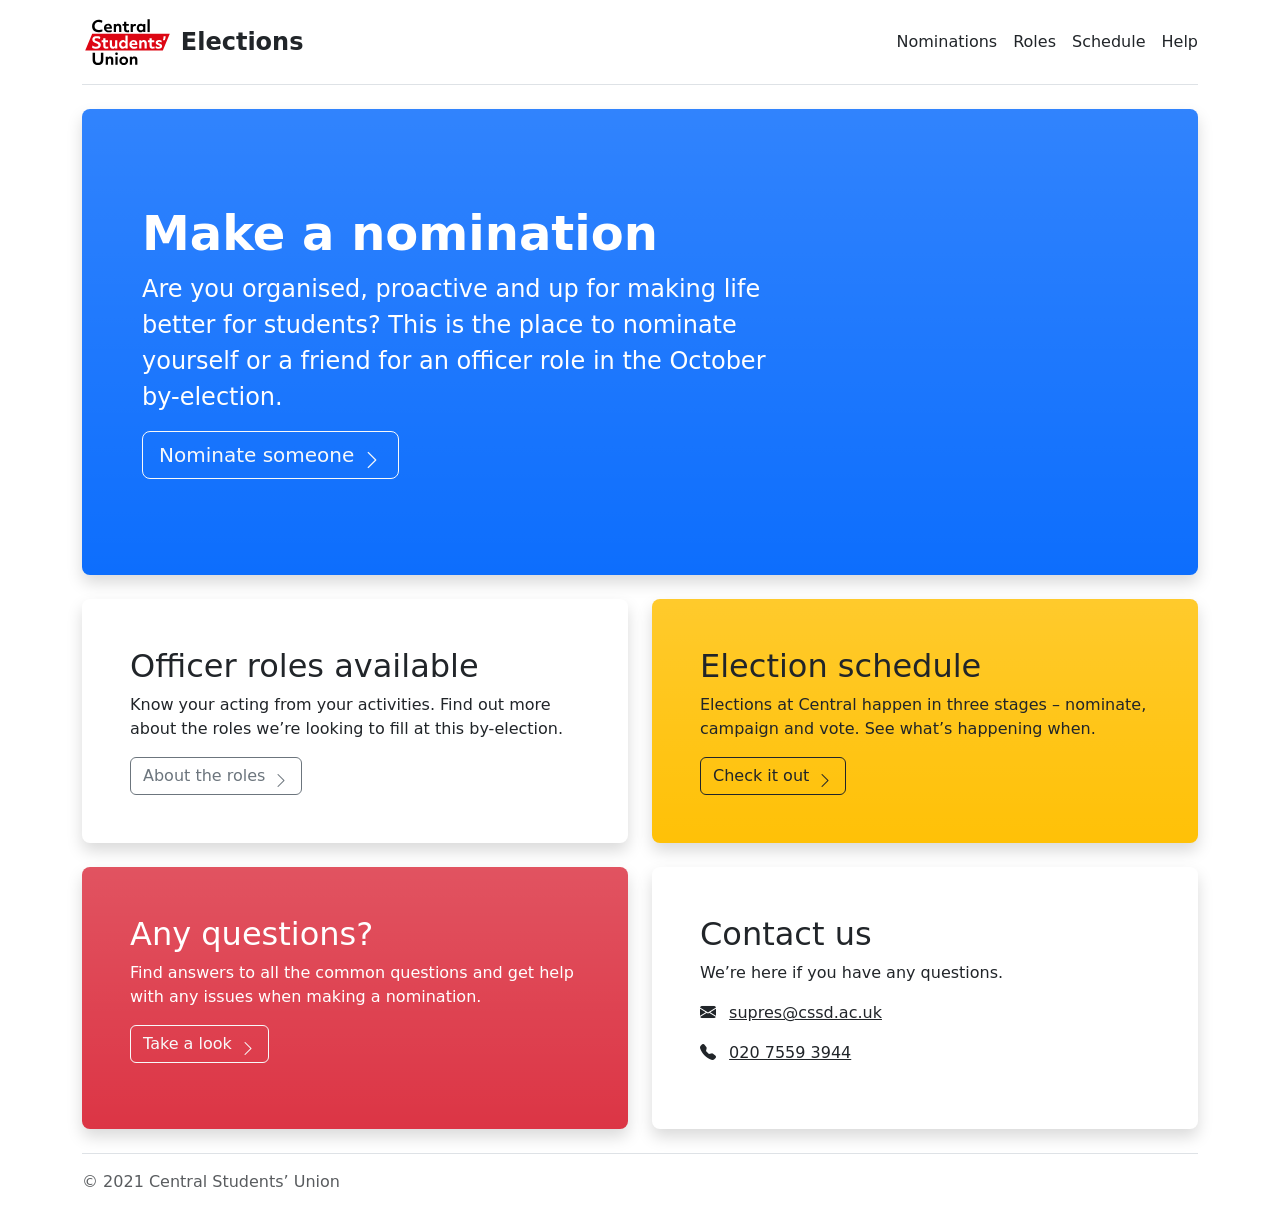
==== index.html @ c18be4f6 "email link subject changes" ====
<!doctype html>
<html lang="en-GB">
	<head>
		<!-- Core meta tags -->
		<meta charset="utf-8">
		<meta name="viewport" content="width=device-width, initial-scale=1">
		<!-- Structured data tags -->
		<title>Central Students’ Union Elections</title>
		<meta name="description" content="Your one stop shop for information and updates on elections for Central Students’ Union.">
		<meta name="author" content="Central Students’ Union">
		<meta property="og:title" content="Central Students’ Union Elections">
		<meta property="og:description" content="Your one stop shop for information and updates on elections for Central Students’ Union.">
		<meta property="og:url" content="https://elections.centralsu.com">
		<meta property="og:locale" content="en_GB">
		<meta property="og:image" content="https://elections.centralsu.com/structured_data/open_graph_logo.png">
		<meta property="og:type" content="website">
		<meta property="og:site_name" content="Central Students’ Union Elections">
		<link rel="canonical" href="https://elections.centralsu.com">
		<link rel="mask-icon" href="structured_data/safari_pinned_tab.svg" color="#dd0613">
		<meta name="apple-mobile-web-app-title" content="Elections">
		<meta name="application-name" content="Elections">
		<!--CSS -->
		<link rel="stylesheet" type="text/css" href="https://cdn.jsdelivr.net/npm/bootstrap@5.1.1/dist/css/bootstrap.min.css" integrity="sha384-F3w7mX95PdgyTmZZMECAngseQB83DfGTowi0iMjiWaeVhAn4FJkqJByhZMI3AhiU" crossorigin="anonymous">
		<link rel="stylesheet" type="text/css" href="https://cdn.jsdelivr.net/npm/bootstrap-icons@1.5.0/font/bootstrap-icons.css">
		<link rel="stylesheet" type="text/css" href="css/style.css">
		<!--Analytics-->
		<script async src="https://www.googletagmanager.com/gtag/js?id=G-0QRQL60HGV"></script>
		<script>
			window.dataLayer = window.dataLayer || [];
			function gtag(){dataLayer.push(arguments);}
			gtag('js', new Date());
			gtag('config', 'G-0QRQL60HGV');
		</script>
	</head>
	<body>
		<main>
			<div class="container py-3">
				<header class="d-flex flex-column flex-md-row align-items-center pb-3 mb-4 border-bottom">
					<a href="https://elections.centralsu.com" class="d-flex align-items-center text-dark text-decoration-none">
						<img src="images/csu-logo.svg" onerror="this.src='images/csu-logo.png'" height="52px" alt="Central Students’ Union" class="d-inline-block align-text-top me-2">
						<span class="fs-4 fw-bold cone-icon-text">Elections</span>
					</a>
					<nav class="d-inline-flex mt-2 mt-md-0 ms-md-auto">
						<a class="me-3 py-2 text-dark text-decoration-none" href="nominations">Nominations</a>
						<a class="me-3 py-2 text-dark text-decoration-none" href="roles">Roles</a>
						<a class="me-3 py-2 text-dark text-decoration-none" href="schedule">Schedule</a>
						<a class="py-2 text-dark text-decoration-none" href="help">Help</a>
					</nav>
				</header>
				<!--<div class="alert alert-warning" role="alert">
					<h4 class="alert-heading">Surge testing</h4>
					<p>A new variant of coronavirus has been found in some areas of London.</p>
					<p>Everyone who lives in, works in, or travels through the boroughs of <a href="https://beta.lambeth.gov.uk/enhanced-coronavirus-covid-19-testing-lambeth" target="_blank" class="alert-link">Lambeth</a> or <a href="https://www.wandsworth.gov.uk/health-and-social-care/public-health/coronavirus/surge-testing" target="_blank" class="alert-link">Wandsworth</a> is strongly encouraged to take a PCR test. You should get a test even if you don’t have any symptoms.</p>
				</div>-->

				<div class="p-5 mb-4 text-white bg-primary bg-gradient rounded-3 shadow">
					<div class="container-fluid py-5">
						<h1 class="display-5 fw-bold">Make a nomination</h1>
						<p class="col-md-8 fs-4">Are you organised, proactive and up for making life better for students? This is the place to nominate yourself or a friend for an officer role in the October by-election.</p>
						<a href="nominations" class="btn btn-outline-light btn-lg icon-link icon-link-fwd position-relative">
							Nominate someone
							<i class="bi bi-chevron-right"></i>
							<!--<span class="position-absolute top-0 start-100 translate-middle badge rounded-pill bg-danger">
								Limited
								<span class="visually-hidden">availability</span>
							</span>-->
						</a>
					</div>
				</div>

				<div class="row align-items-md-stretch">
					<div class="col-md-6 mb-4 mb-md-0">
						<div class="h-100 p-5 bg-body rounded-3 shadow">
							<h2>Officer roles available</h2>
							<p>Know your acting from your activities. Find out more about the roles we’re looking to fill at this by-election.</p>
							<a href="roles" class="btn btn-outline-secondary icon-link icon-link-fwd">
								About the roles
								<i class="bi bi-chevron-right"></i>
							</a>
						</div>
					</div>

					<div class="col-md-6">
						<div class="h-100 p-5 text-dark bg-warning bg-gradient rounded-3 shadow">
							<h2>Election schedule</h2>
							<p>Elections at Central happen in three stages – nominate, campaign and vote. See what’s happening when.</p>
							<a href="schedule" class="btn btn-outline-dark icon-link icon-link-fwd">
								Check it out
								<i class="bi bi-chevron-right"></i>
							</a>
						</div>
					</div>
				</div>
				<br>

				<div class="row align-items-md-stretch">
					<div class="col-md-6 mb-4 mb-md-0">
						<div class="h-100 p-5 text-white bg-danger bg-gradient rounded-3 shadow">
							<h2>Any questions?</h2>
							<p>Find answers to all the common questions and get help with any issues when making a nomination.</p>
							<a href="help" class="btn btn-outline-light icon-link icon-link-fwd">
								Take a look
								<i class="bi bi-chevron-right"></i>
							</a>
						</div>
					</div>
					<div class="col-md-6">
						<div class="h-100 p-5 bg-body rounded-3 shadow">
							<h2>Contact us</h2>
							<p>We’re here if you have any questions.</p>
							<p><i class="bi bi-envelope-fill me-2"></i> <a href="mailto:supres@cssd.ac.uk?subject=Elections" class="text-reset">supres@cssd.ac.uk</a></p>
							<p><i class="bi bi-telephone-fill me-2"></i> <a href="tel:+442075593944" class="text-reset">020 7559 3944</a></p>
						</div>
					</div>
				</div>
				<footer class="d-flex flex-wrap justify-content-between align-items-center pt-3 mt-4 text-muted border-top">
					<div class="col-md-4 d-flex align-items-center">
						&copy; 2021 Central Students’ Union
					</div>
					<!--<div class="col-md-2 justify-content-end d-flex">
						<img src="images/dominos_logo.png" alt="The Domino’s Pizza logo" height="32px">
					</div>-->
				</footer>
			</div>
		</main>
		<!-- JS import -->
		<script src="https://cdn.jsdelivr.net/npm/bootstrap@5.0.0-beta3/dist/js/bootstrap.bundle.min.js" integrity="sha384-JEW9xMcG8R+pH31jmWH6WWP0WintQrMb4s7ZOdauHnUtxwoG2vI5DkLtS3qm9Ekf" crossorigin="anonymous"></script>
	</body>
</html>
---- css/style.css ----
:root {
	--special-purple:  #5c21b5;
	--special-green:  #cfff00;
	--special-pink:  #ee3ec9;
	--special-orange:  #ef7937;
}

.bi {
  /* vertical-align: -.125em; Not needed for <i> tags */
  fill: currentColor;
}

.feature-icon {
	display: inline-flex;
	align-items: center;
	justify-content: center;
	width: 4rem;
	height: 4rem;
	margin-bottom: 1rem;
	font-size: 2rem;
	color: #fff;
	border-radius: .75rem;
}

.icon-link {
  display: inline-flex;
  align-items: center;
}
.icon-link > .bi {
  margin-top: .125rem;
  margin-left: .125rem;
  transition: transform .25s ease-in-out;
  fill: currentColor;
}
.icon-link-fwd:hover > .bi {
  transform: translate(.25rem);
}
.icon-link-back:hover > .bi {
  transform: translate(-.25rem);
}

.bg-special-purple {
	background-color: var(--special-purple);
}

.border-special-purple {
	border-color:  var(--special-purple);
}

.cone-icon {
	color: var(--special-purple);
	/* stroke: var(--special-purple);
	stroke-width: 0.2px; */
}

.cone-icon-text {
	color: var(--bs-dark);
}

.disabled-anchor {
	pointer-events: none;
}

.small-caps {
	font-variant: small-caps;
}

.citymapper-link {
	color: ;
}
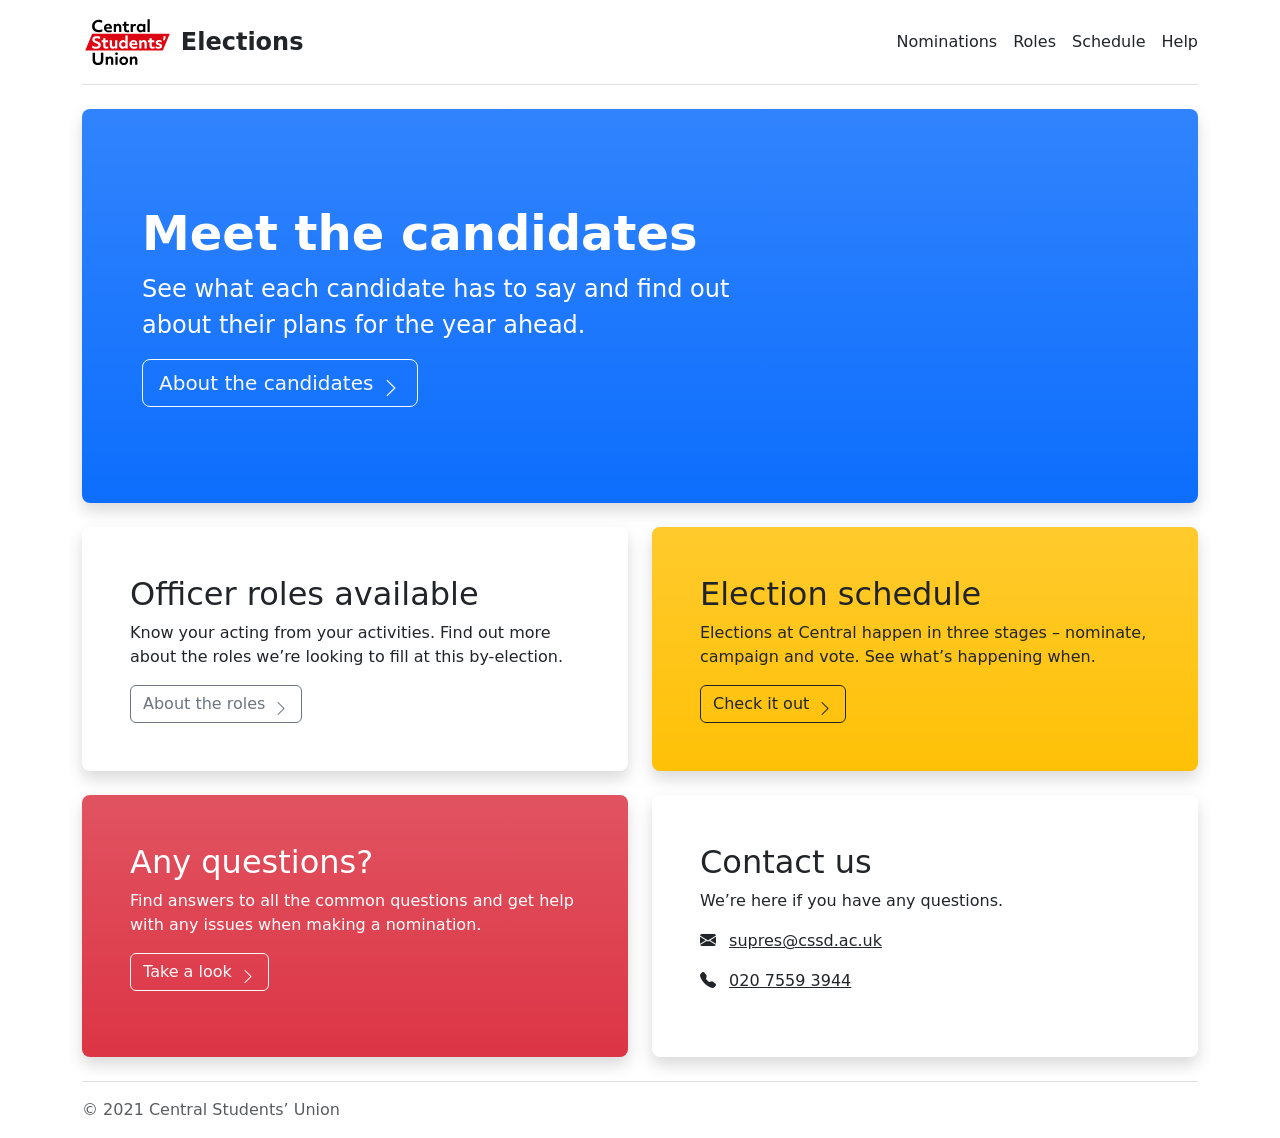
==== commit 98c5f479: "jpg to 80%" ====
--- a/index.html
+++ b/index.html
@@ -55,10 +55,10 @@
 
 				<div class="p-5 mb-4 text-white bg-primary bg-gradient rounded-3 shadow">
 					<div class="container-fluid py-5">
-						<h1 class="display-5 fw-bold">Make a nomination</h1>
-						<p class="col-md-8 fs-4">Are you organised, proactive and up for making life better for students? This is the place to nominate yourself or a friend for an officer role in the October by-election.</p>
+						<h1 class="display-5 fw-bold">Meet the candidates</h1>
+						<p class="col-md-8 fs-4">See what each candidate has to say and find out about their plans for the year ahead.</p>
 						<a href="nominations" class="btn btn-outline-light btn-lg icon-link icon-link-fwd position-relative">
-							Nominate someone
+							About the candidates
 							<i class="bi bi-chevron-right"></i>
 							<!--<span class="position-absolute top-0 start-100 translate-middle badge rounded-pill bg-danger">
 								Limited
--- a/css/style.css
+++ b/css/style.css
@@ -67,4 +67,8 @@
 
 .citymapper-link {
 	color: ;
+}
+
+.do-not-round-bottom-start-corner {
+	border-bottom-left-radius: 0rem!important;
 }
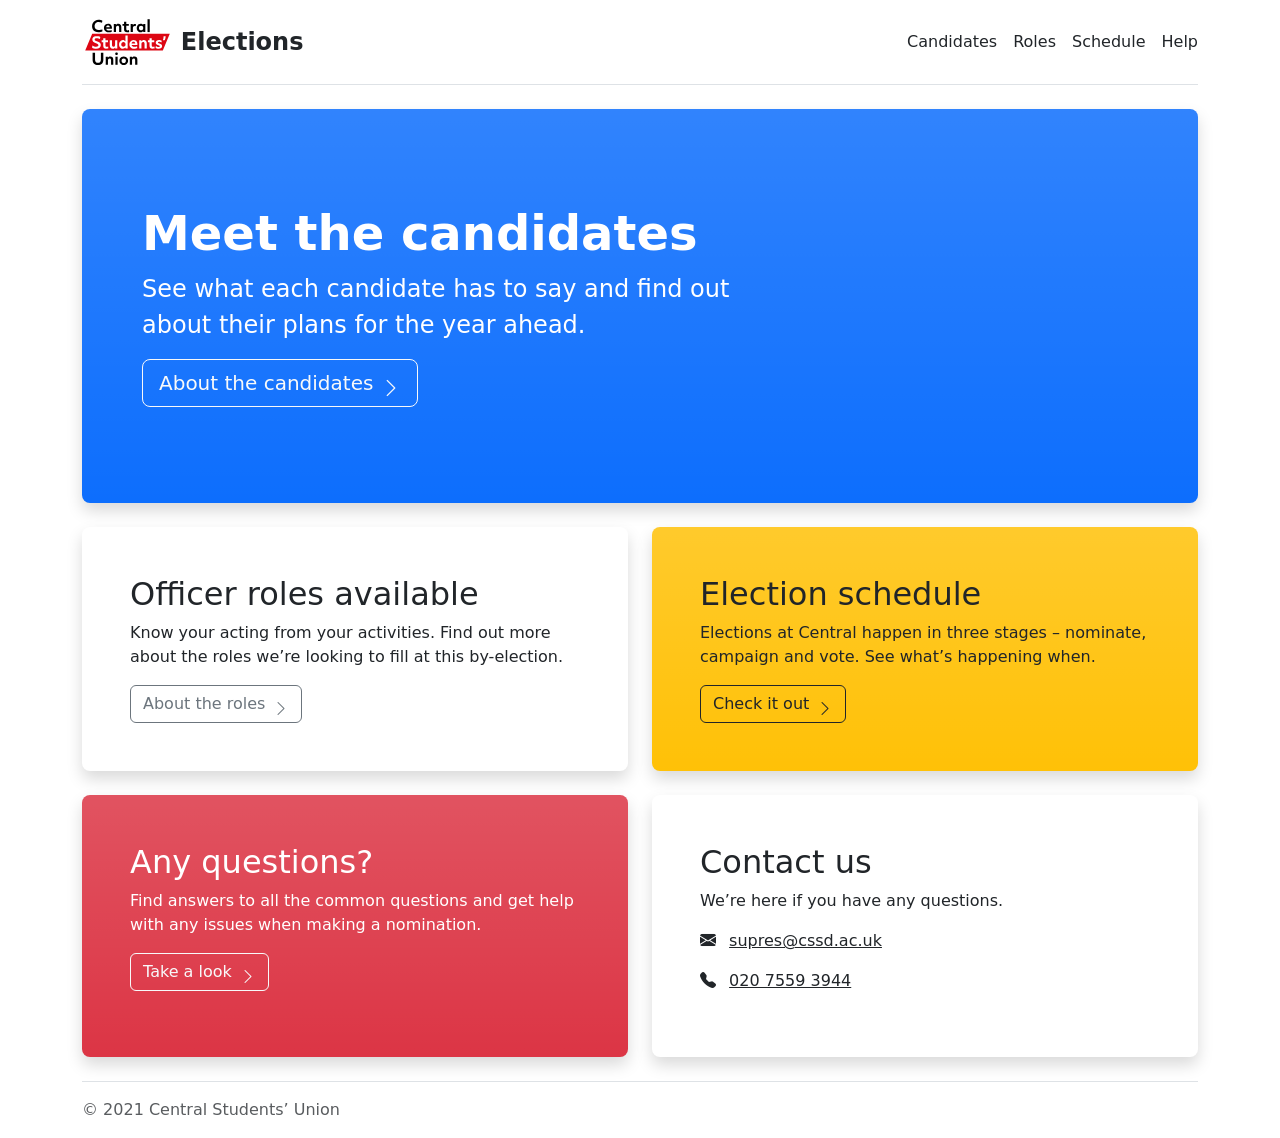
==== commit f3506355: "replace noms in navbar" ====
--- a/index.html
+++ b/index.html
@@ -41,7 +41,7 @@
 						<span class="fs-4 fw-bold cone-icon-text">Elections</span>
 					</a>
 					<nav class="d-inline-flex mt-2 mt-md-0 ms-md-auto">
-						<a class="me-3 py-2 text-dark text-decoration-none" href="nominations">Nominations</a>
+						<a class="me-3 py-2 text-dark text-decoration-none" href="candidates">Candidates</a>
 						<a class="me-3 py-2 text-dark text-decoration-none" href="roles">Roles</a>
 						<a class="me-3 py-2 text-dark text-decoration-none" href="schedule">Schedule</a>
 						<a class="py-2 text-dark text-decoration-none" href="help">Help</a>
@@ -57,7 +57,7 @@
 					<div class="container-fluid py-5">
 						<h1 class="display-5 fw-bold">Meet the candidates</h1>
 						<p class="col-md-8 fs-4">See what each candidate has to say and find out about their plans for the year ahead.</p>
-						<a href="nominations" class="btn btn-outline-light btn-lg icon-link icon-link-fwd position-relative">
+						<a href="candidates" class="btn btn-outline-light btn-lg icon-link icon-link-fwd position-relative">
 							About the candidates
 							<i class="bi bi-chevron-right"></i>
 							<!--<span class="position-absolute top-0 start-100 translate-middle badge rounded-pill bg-danger">
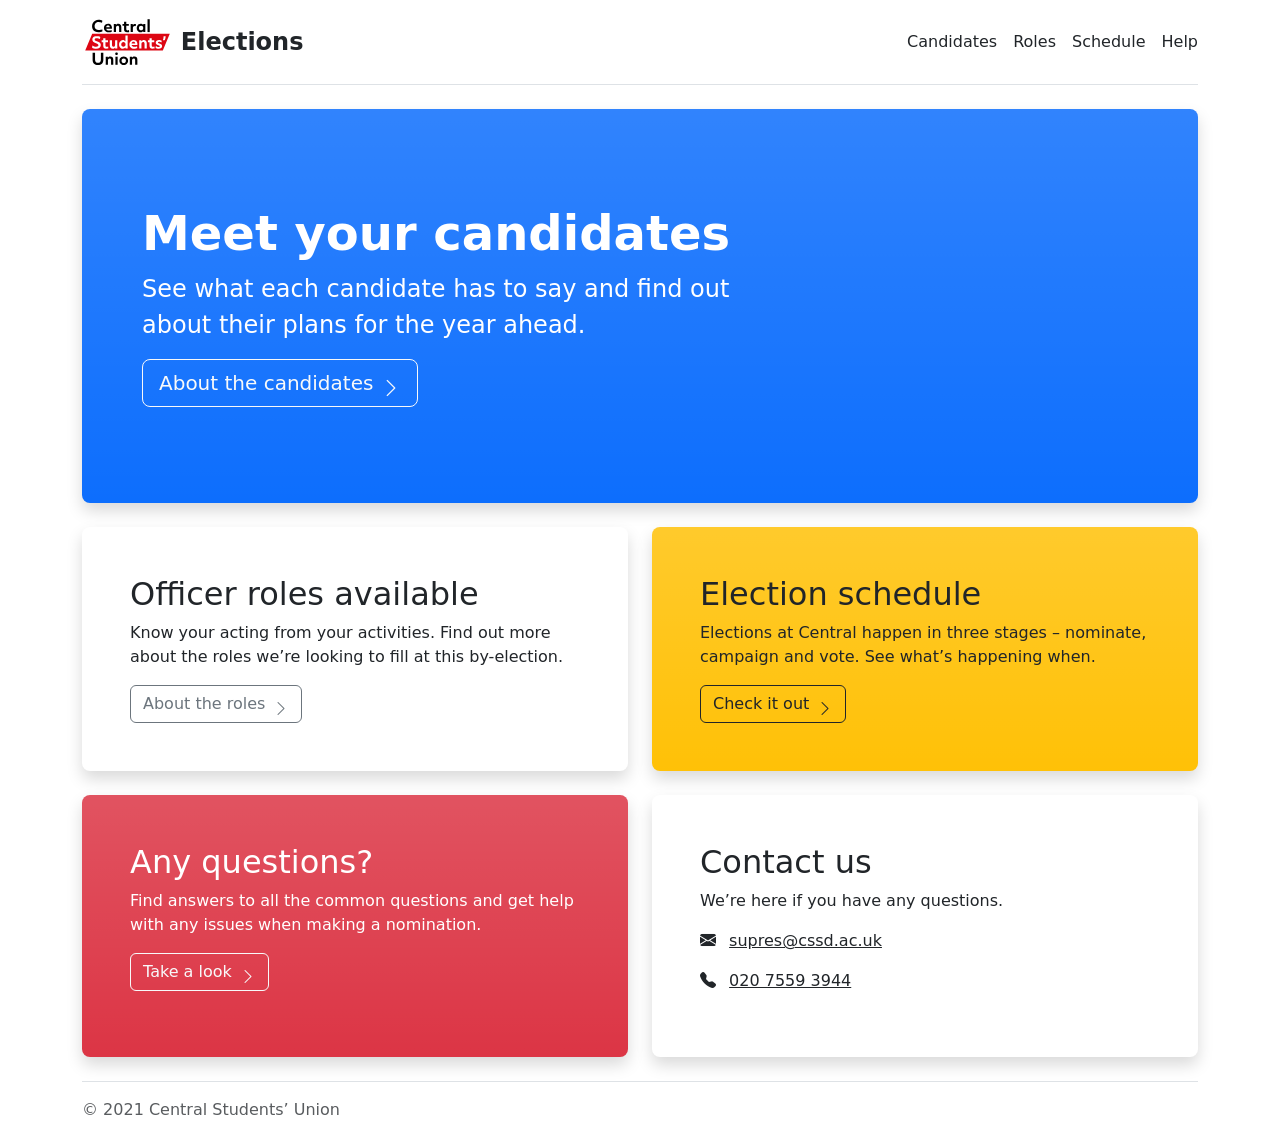
==== commit 880a4187: "schedule and rules" ====
--- a/index.html
+++ b/index.html
@@ -55,7 +55,7 @@
 
 				<div class="p-5 mb-4 text-white bg-primary bg-gradient rounded-3 shadow">
 					<div class="container-fluid py-5">
-						<h1 class="display-5 fw-bold">Meet the candidates</h1>
+						<h1 class="display-5 fw-bold">Meet your candidates</h1>
 						<p class="col-md-8 fs-4">See what each candidate has to say and find out about their plans for the year ahead.</p>
 						<a href="candidates" class="btn btn-outline-light btn-lg icon-link icon-link-fwd position-relative">
 							About the candidates
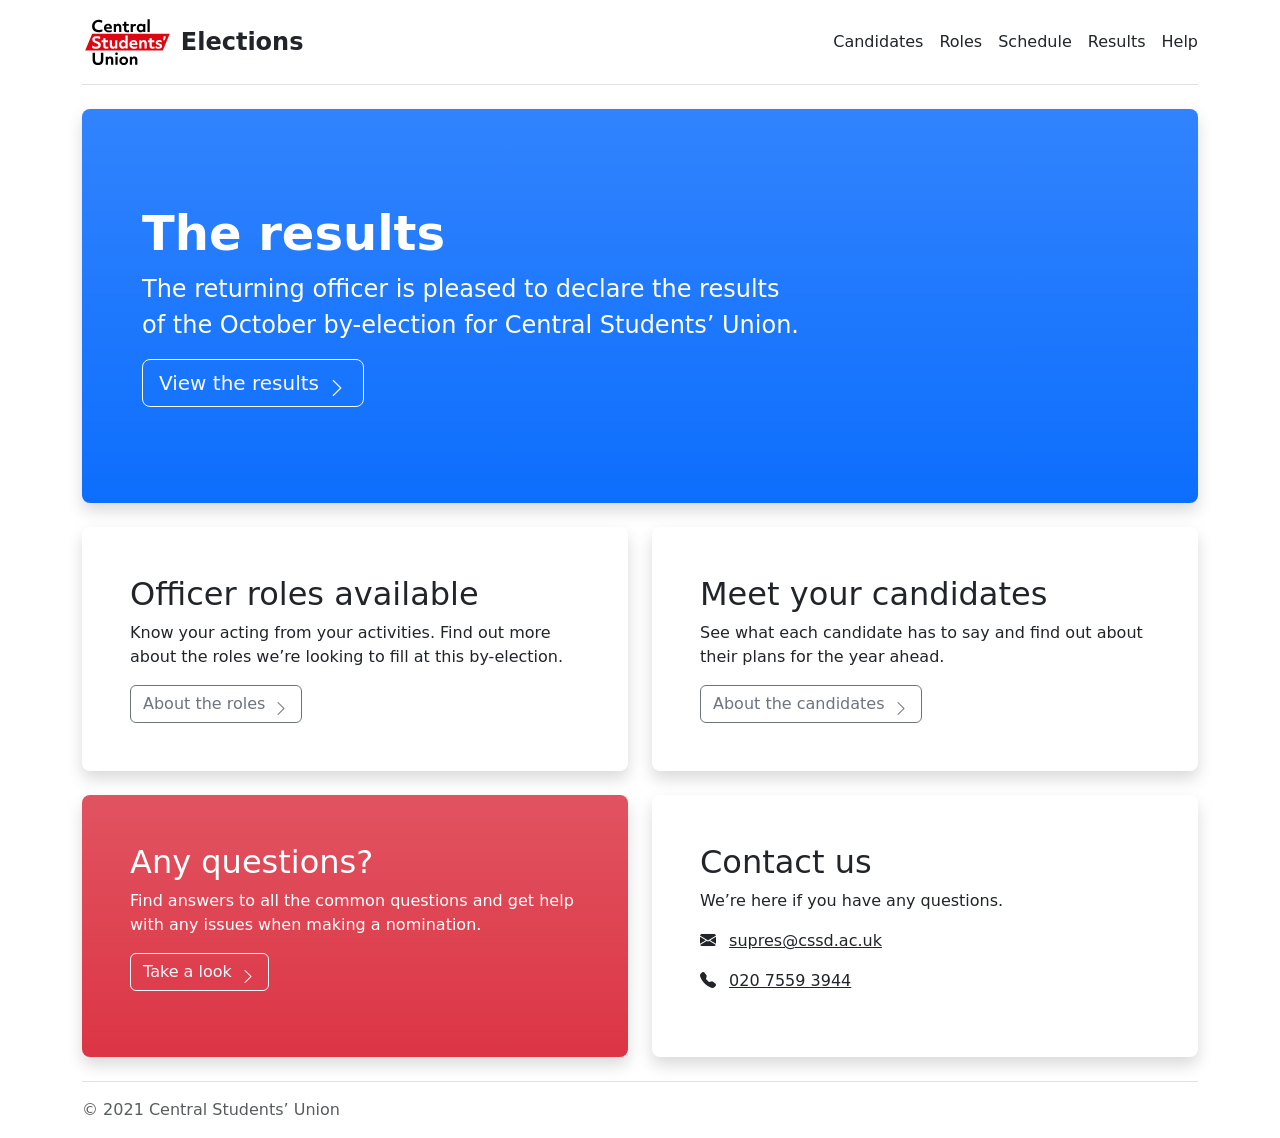
==== commit 27dc59c7: "results" ====
--- a/index.html
+++ b/index.html
@@ -44,6 +44,7 @@
 						<a class="me-3 py-2 text-dark text-decoration-none" href="candidates">Candidates</a>
 						<a class="me-3 py-2 text-dark text-decoration-none" href="roles">Roles</a>
 						<a class="me-3 py-2 text-dark text-decoration-none" href="schedule">Schedule</a>
+						<a class="me-3 py-2 text-dark text-decoration-none" href="results">Results</a>
 						<a class="py-2 text-dark text-decoration-none" href="help">Help</a>
 					</nav>
 				</header>
@@ -55,10 +56,10 @@
 
 				<div class="p-5 mb-4 text-white bg-primary bg-gradient rounded-3 shadow">
 					<div class="container-fluid py-5">
-						<h1 class="display-5 fw-bold">Meet your candidates</h1>
-						<p class="col-md-8 fs-4">See what each candidate has to say and find out about their plans for the year ahead.</p>
-						<a href="candidates" class="btn btn-outline-light btn-lg icon-link icon-link-fwd position-relative">
-							About the candidates
+						<h1 class="display-5 fw-bold">The results</h1>
+						<p class="col-md-8 fs-4">The returning officer is pleased to declare the results of the October by-election for Central Students’ Union.</p>
+						<a href="results" class="btn btn-outline-light btn-lg icon-link icon-link-fwd position-relative">
+							View the results
 							<i class="bi bi-chevron-right"></i>
 							<!--<span class="position-absolute top-0 start-100 translate-middle badge rounded-pill bg-danger">
 								Limited
@@ -81,11 +82,11 @@
 					</div>
 
 					<div class="col-md-6">
-						<div class="h-100 p-5 text-dark bg-warning bg-gradient rounded-3 shadow">
-							<h2>Election schedule</h2>
-							<p>Elections at Central happen in three stages – nominate, campaign and vote. See what’s happening when.</p>
-							<a href="schedule" class="btn btn-outline-dark icon-link icon-link-fwd">
-								Check it out
+						<div class="h-100 p-5 bg-body rounded-3 shadow">
+							<h2>Meet your candidates</h2>
+							<p>See what each candidate has to say and find out about their plans for the year ahead.</p>
+							<a href="candidates" class="btn btn-outline-secondary icon-link icon-link-fwd">
+								About the candidates
 								<i class="bi bi-chevron-right"></i>
 							</a>
 						</div>
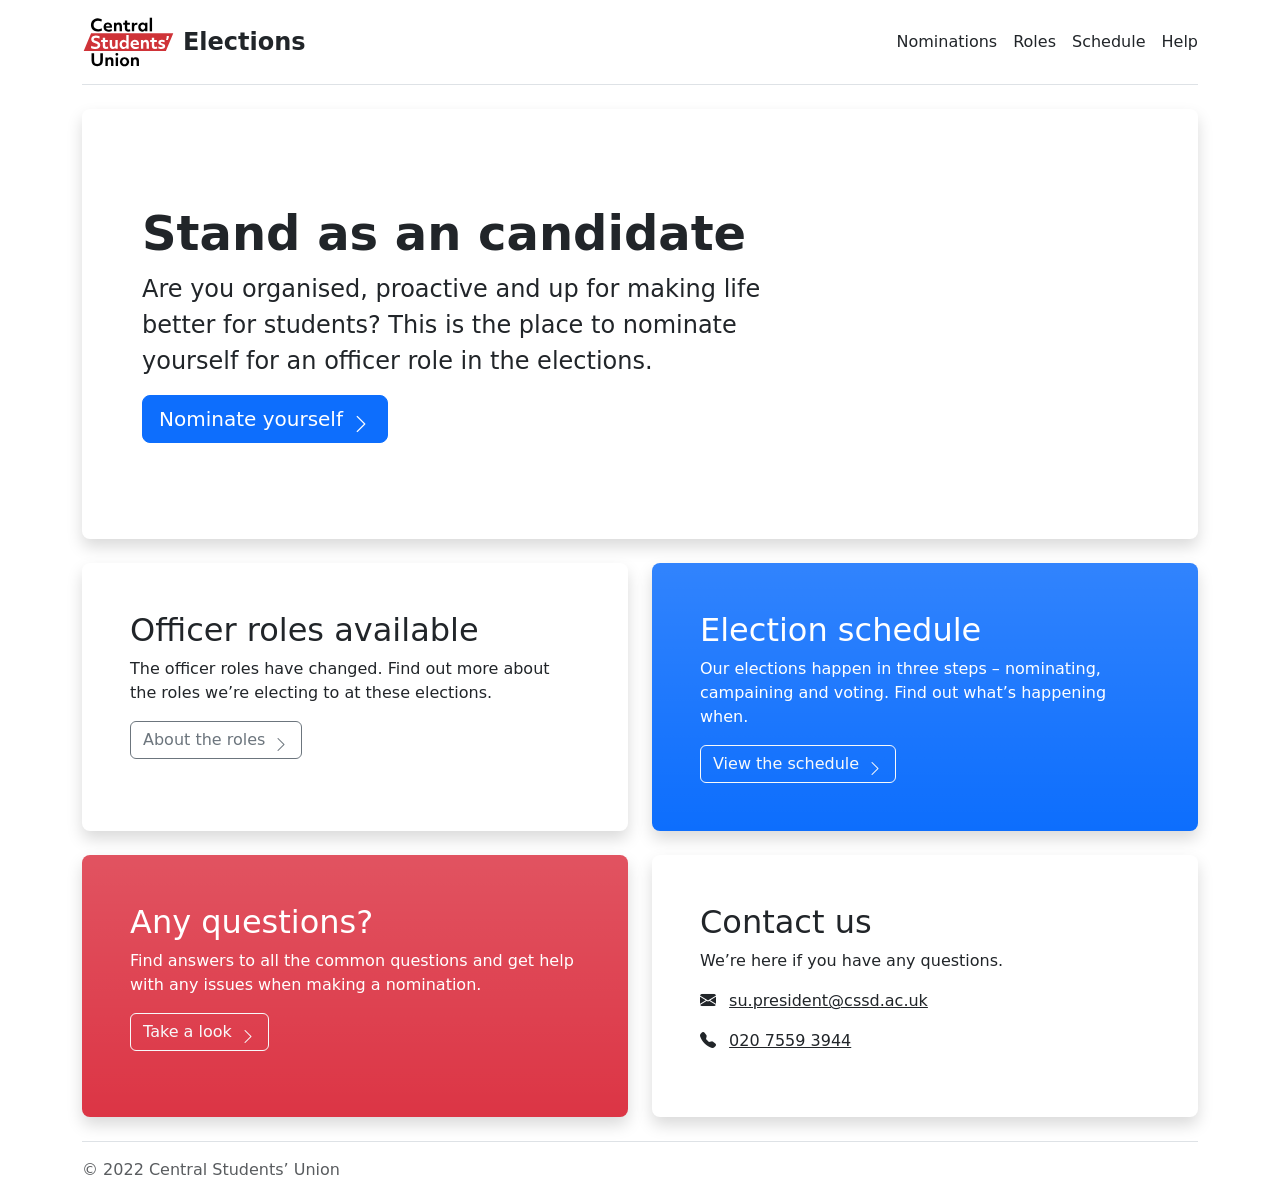
==== commit f27caa55: "Prepping elections 2022" ====
--- a/index.html
+++ b/index.html
@@ -41,10 +41,11 @@
 						<span class="fs-4 fw-bold cone-icon-text">Elections</span>
 					</a>
 					<nav class="d-inline-flex mt-2 mt-md-0 ms-md-auto">
-						<a class="me-3 py-2 text-dark text-decoration-none" href="candidates">Candidates</a>
+						<a class="me-3 py-2 text-dark text-decoration-none" href="nominations">Nominations</a>
+						<!--<a class="me-3 py-2 text-dark text-decoration-none" href="candidates">Candidates</a>-->
 						<a class="me-3 py-2 text-dark text-decoration-none" href="roles">Roles</a>
 						<a class="me-3 py-2 text-dark text-decoration-none" href="schedule">Schedule</a>
-						<a class="me-3 py-2 text-dark text-decoration-none" href="results">Results</a>
+						<!--<a class="me-3 py-2 text-dark text-decoration-none" href="results">Results</a>-->
 						<a class="py-2 text-dark text-decoration-none" href="help">Help</a>
 					</nav>
 				</header>
@@ -54,12 +55,12 @@
 					<p>Everyone who lives in, works in, or travels through the boroughs of <a href="https://beta.lambeth.gov.uk/enhanced-coronavirus-covid-19-testing-lambeth" target="_blank" class="alert-link">Lambeth</a> or <a href="https://www.wandsworth.gov.uk/health-and-social-care/public-health/coronavirus/surge-testing" target="_blank" class="alert-link">Wandsworth</a> is strongly encouraged to take a PCR test. You should get a test even if you don’t have any symptoms.</p>
 				</div>-->
 
-				<div class="p-5 mb-4 text-white bg-primary bg-gradient rounded-3 shadow">
+				<div class="p-5 mb-4 bg-body rounded-3 shadow">
 					<div class="container-fluid py-5">
-						<h1 class="display-5 fw-bold">The results</h1>
-						<p class="col-md-8 fs-4">The returning officer is pleased to declare the results of the October by-election for Central Students’ Union.</p>
-						<a href="results" class="btn btn-outline-light btn-lg icon-link icon-link-fwd position-relative">
-							View the results
+						<h1 class="display-5 fw-bold">Stand as an candidate</h1>
+						<p class="col-md-8 fs-4">Are you organised, proactive and up for making life better for students? This is the place to nominate yourself for an officer role in the elections.</p>
+						<a href="nominations" class="btn btn-primary btn-lg icon-link icon-link-fwd position-relative">
+							Nominate yourself
 							<i class="bi bi-chevron-right"></i>
 							<!--<span class="position-absolute top-0 start-100 translate-middle badge rounded-pill bg-danger">
 								Limited
@@ -73,7 +74,7 @@
 					<div class="col-md-6 mb-4 mb-md-0">
 						<div class="h-100 p-5 bg-body rounded-3 shadow">
 							<h2>Officer roles available</h2>
-							<p>Know your acting from your activities. Find out more about the roles we’re looking to fill at this by-election.</p>
+							<p>The officer roles have changed. Find out more about the roles we’re electing to at these elections.</p>
 							<a href="roles" class="btn btn-outline-secondary icon-link icon-link-fwd">
 								About the roles
 								<i class="bi bi-chevron-right"></i>
@@ -82,6 +83,16 @@
 					</div>
 
 					<div class="col-md-6">
+						<div class="h-100 p-5 text-white bg-primary bg-gradient rounded-3 shadow">
+							<h2>Election schedule</h2>
+							<p>Our elections happen in three steps – nominating, campaining and voting. Find out what’s happening when.</p>
+							<a href="schedule" class="btn btn-outline-light icon-link icon-link-fwd">
+								View the schedule
+								<i class="bi bi-chevron-right"></i>
+							</a>
+						</div>
+					</div>
+					<!--<div class="col-md-6">
 						<div class="h-100 p-5 bg-body rounded-3 shadow">
 							<h2>Meet your candidates</h2>
 							<p>See what each candidate has to say and find out about their plans for the year ahead.</p>
@@ -90,7 +101,7 @@
 								<i class="bi bi-chevron-right"></i>
 							</a>
 						</div>
-					</div>
+					</div>-->
 				</div>
 				<br>
 
@@ -109,14 +120,14 @@
 						<div class="h-100 p-5 bg-body rounded-3 shadow">
 							<h2>Contact us</h2>
 							<p>We’re here if you have any questions.</p>
-							<p><i class="bi bi-envelope-fill me-2"></i> <a href="mailto:supres@cssd.ac.uk?subject=Elections" class="text-reset">supres@cssd.ac.uk</a></p>
+							<p><i class="bi bi-envelope-fill me-2"></i> <a href="mailto:su.president@cssd.ac.uk?subject=Elections" class="text-reset">su.president@cssd.ac.uk</a></p>
 							<p><i class="bi bi-telephone-fill me-2"></i> <a href="tel:+442075593944" class="text-reset">020 7559 3944</a></p>
 						</div>
 					</div>
 				</div>
 				<footer class="d-flex flex-wrap justify-content-between align-items-center pt-3 mt-4 text-muted border-top">
 					<div class="col-md-4 d-flex align-items-center">
-						&copy; 2021 Central Students’ Union
+						&copy; 2022 Central Students’ Union
 					</div>
 					<!--<div class="col-md-2 justify-content-end d-flex">
 						<img src="images/dominos_logo.png" alt="The Domino’s Pizza logo" height="32px">
--- a/css/style.css
+++ b/css/style.css
@@ -71,4 +71,8 @@
 
 .do-not-round-bottom-start-corner {
 	border-bottom-left-radius: 0rem!important;
+}
+
+.cover-placeholder {
+	text-anchor: middle;
 }
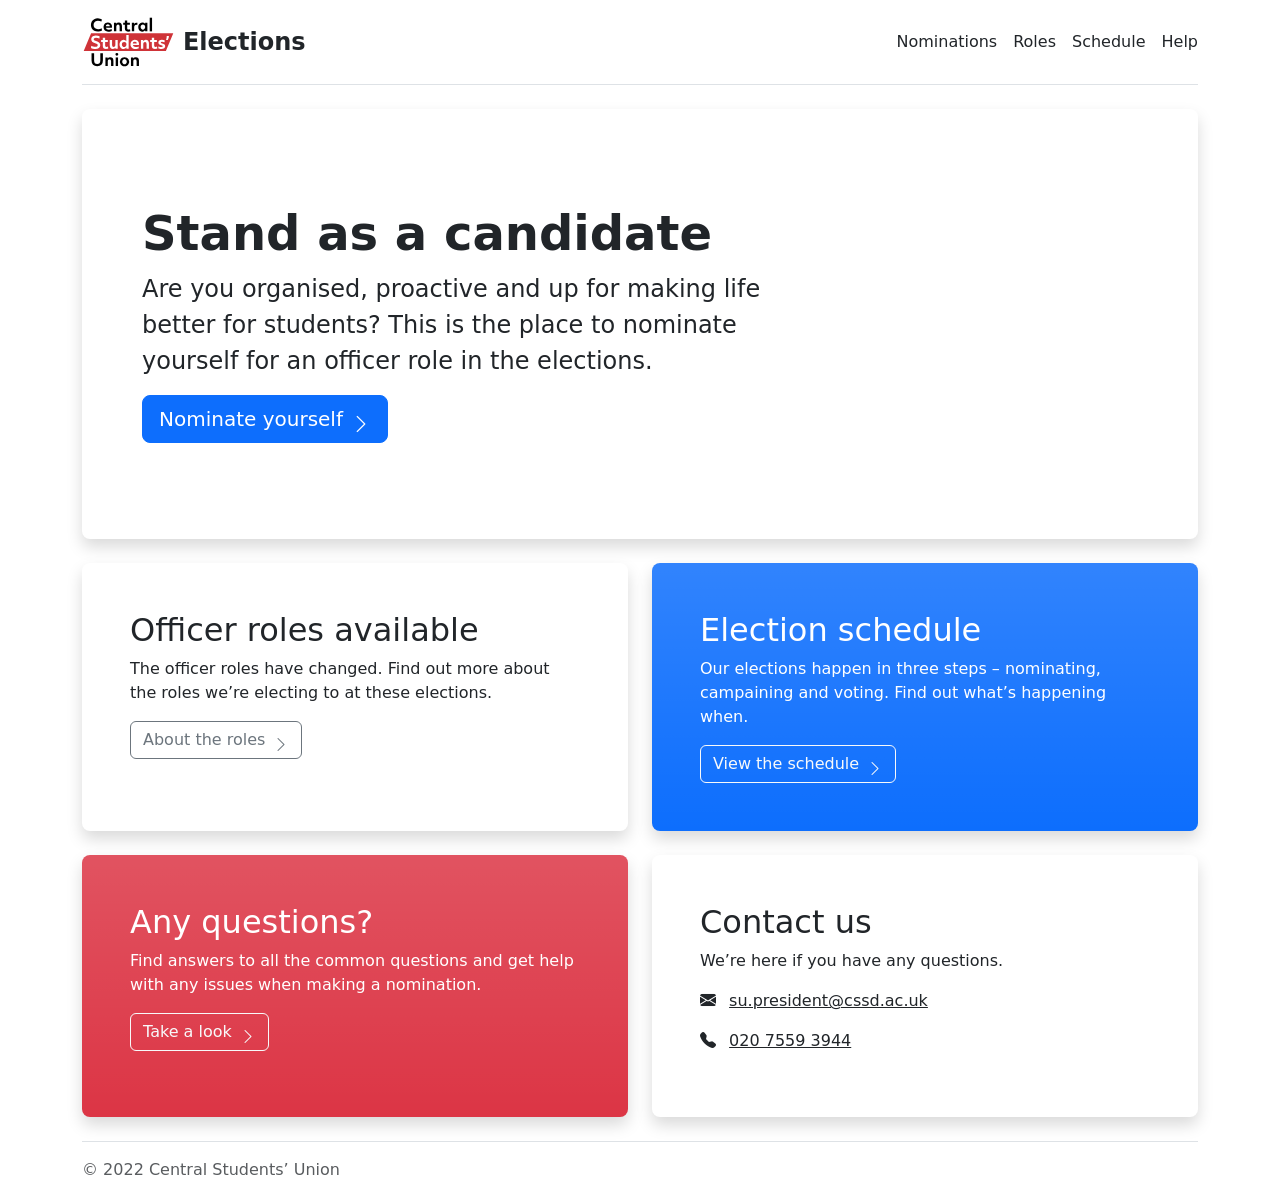
==== commit fd6b8b8b: "index mistake" ====
--- a/index.html
+++ b/index.html
@@ -57,7 +57,7 @@
 
 				<div class="p-5 mb-4 bg-body rounded-3 shadow">
 					<div class="container-fluid py-5">
-						<h1 class="display-5 fw-bold">Stand as an candidate</h1>
+						<h1 class="display-5 fw-bold">Stand as a candidate</h1>
 						<p class="col-md-8 fs-4">Are you organised, proactive and up for making life better for students? This is the place to nominate yourself for an officer role in the elections.</p>
 						<a href="nominations" class="btn btn-primary btn-lg icon-link icon-link-fwd position-relative">
 							Nominate yourself
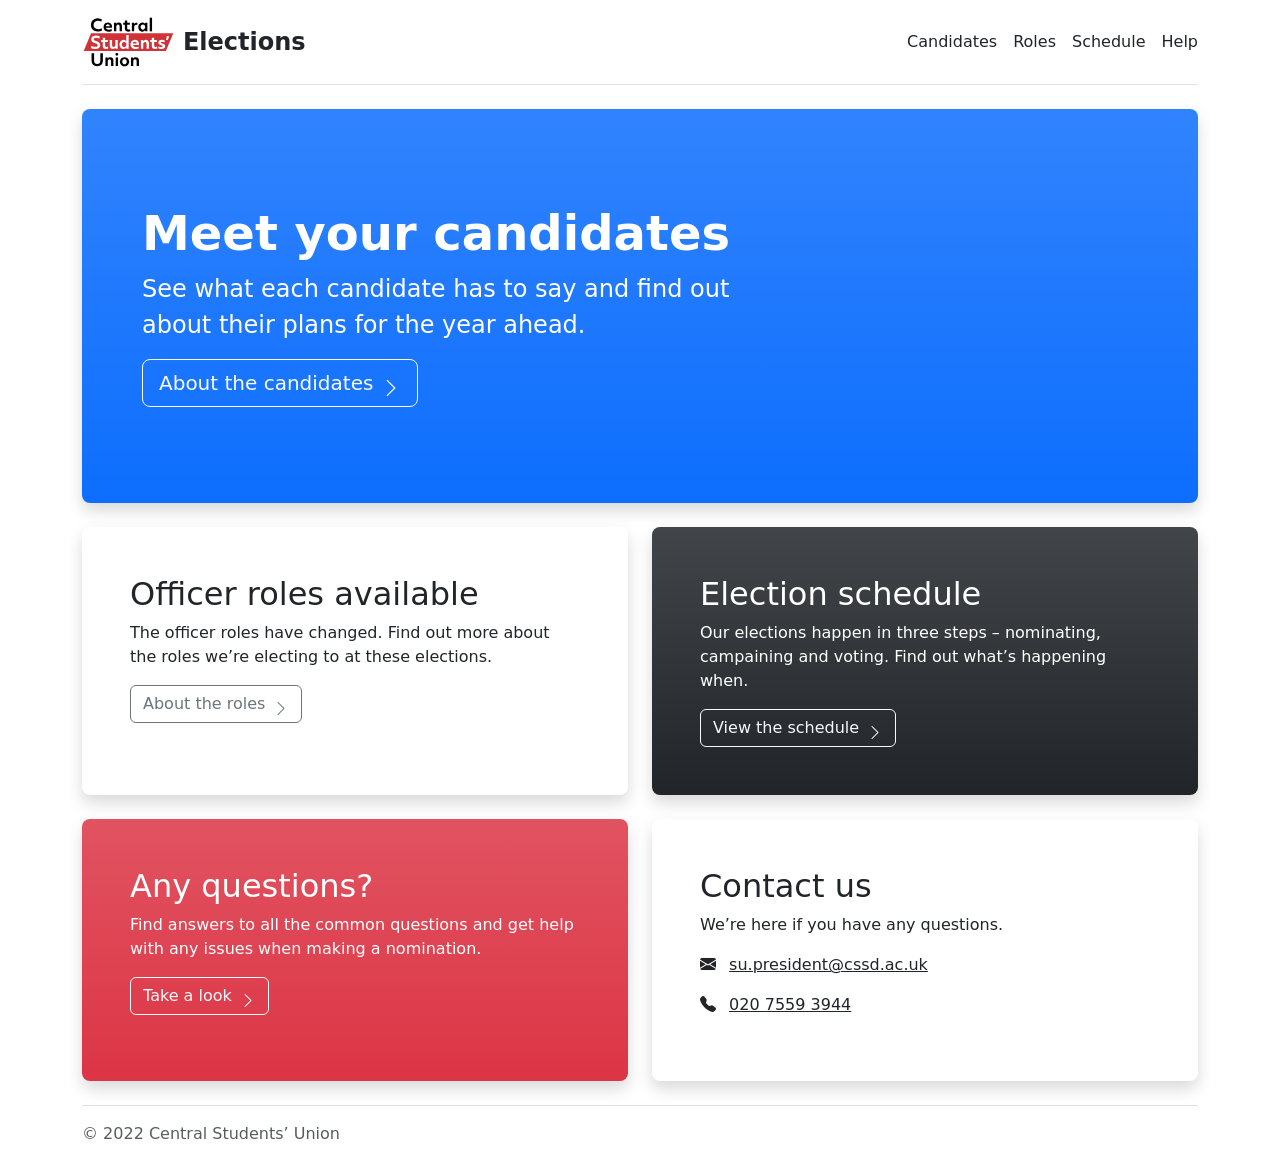
==== commit 3be74679: "Publish candidates (but not me)" ====
--- a/index.html
+++ b/index.html
@@ -41,8 +41,7 @@
 						<span class="fs-4 fw-bold cone-icon-text">Elections</span>
 					</a>
 					<nav class="d-inline-flex mt-2 mt-md-0 ms-md-auto">
-						<a class="me-3 py-2 text-dark text-decoration-none" href="nominations">Nominations</a>
-						<!--<a class="me-3 py-2 text-dark text-decoration-none" href="candidates">Candidates</a>-->
+						<a class="me-3 py-2 text-dark text-decoration-none" href="candidates">Candidates</a>
 						<a class="me-3 py-2 text-dark text-decoration-none" href="roles">Roles</a>
 						<a class="me-3 py-2 text-dark text-decoration-none" href="schedule">Schedule</a>
 						<!--<a class="me-3 py-2 text-dark text-decoration-none" href="results">Results</a>-->
@@ -55,12 +54,12 @@
 					<p>Everyone who lives in, works in, or travels through the boroughs of <a href="https://beta.lambeth.gov.uk/enhanced-coronavirus-covid-19-testing-lambeth" target="_blank" class="alert-link">Lambeth</a> or <a href="https://www.wandsworth.gov.uk/health-and-social-care/public-health/coronavirus/surge-testing" target="_blank" class="alert-link">Wandsworth</a> is strongly encouraged to take a PCR test. You should get a test even if you don’t have any symptoms.</p>
 				</div>-->
 
-				<div class="p-5 mb-4 bg-body rounded-3 shadow">
+				<div class="p-5 mb-4 text-white bg-primary bg-gradient rounded-3 shadow">
 					<div class="container-fluid py-5">
-						<h1 class="display-5 fw-bold">Stand as a candidate</h1>
-						<p class="col-md-8 fs-4">Are you organised, proactive and up for making life better for students? This is the place to nominate yourself for an officer role in the elections.</p>
-						<a href="nominations" class="btn btn-primary btn-lg icon-link icon-link-fwd position-relative">
-							Nominate yourself
+						<h1 class="display-5 fw-bold">Meet your candidates</h1>
+						<p class="col-md-8 fs-4">See what each candidate has to say and find out about their plans for the year ahead.</p>
+						<a href="candidates" class="btn btn-outline-light btn-lg icon-link icon-link-fwd position-relative">
+							About the candidates
 							<i class="bi bi-chevron-right"></i>
 							<!--<span class="position-absolute top-0 start-100 translate-middle badge rounded-pill bg-danger">
 								Limited
@@ -83,7 +82,7 @@
 					</div>
 
 					<div class="col-md-6">
-						<div class="h-100 p-5 text-white bg-primary bg-gradient rounded-3 shadow">
+						<div class="h-100 p-5 text-white bg-dark bg-gradient rounded-3 shadow">
 							<h2>Election schedule</h2>
 							<p>Our elections happen in three steps – nominating, campaining and voting. Find out what’s happening when.</p>
 							<a href="schedule" class="btn btn-outline-light icon-link icon-link-fwd">
